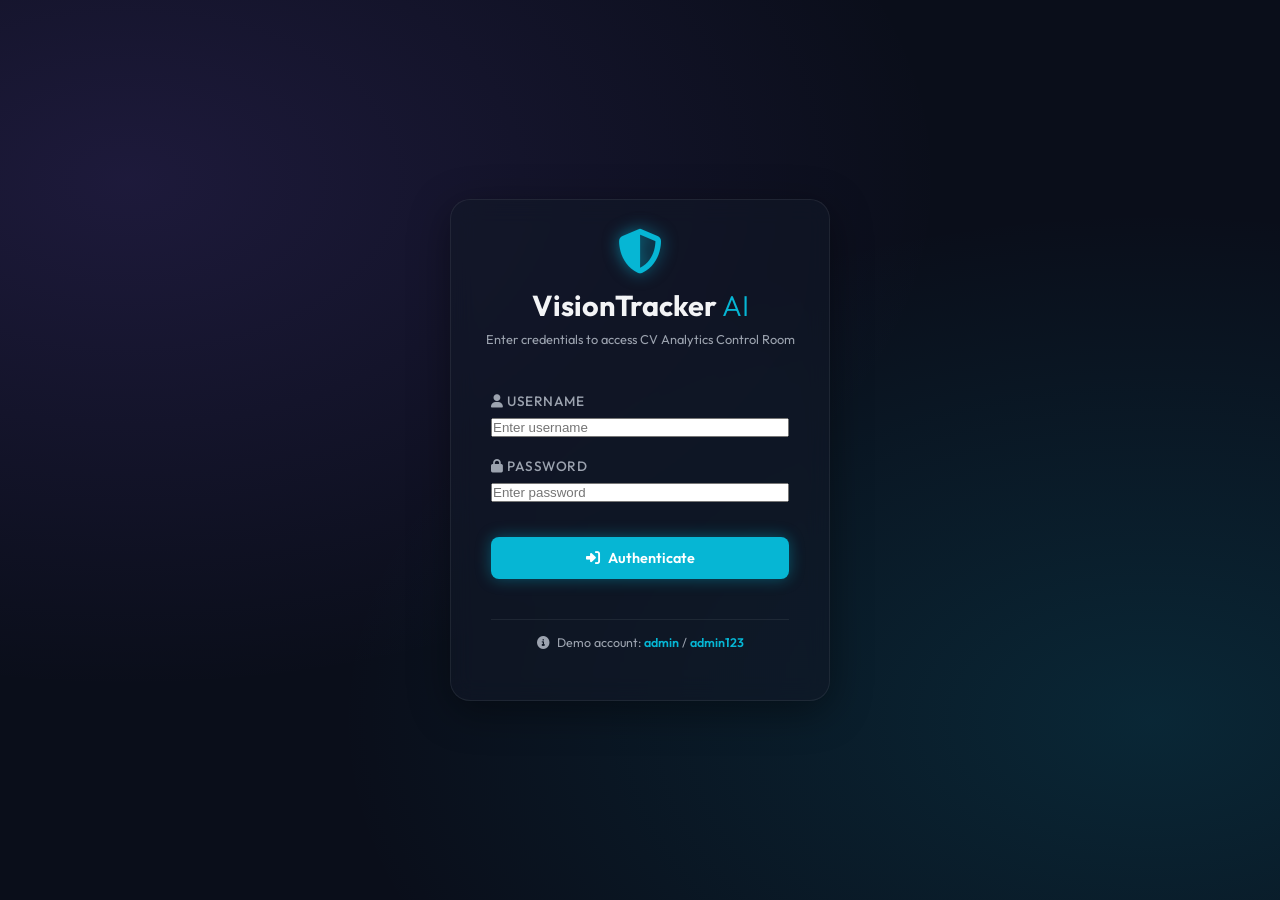
==== static/login.html @ 0189d9fa "Implement glassmorphic login redirection, static image analysis features, explicit BoT-SORT configur" ====
<!DOCTYPE html>
<html lang="en">
<head>
    <meta charset="UTF-8">
    <meta name="viewport" content="width=device-width, initial-scale=1.0">
    <title>VisionTracker AI - System Login</title>
    <!-- Google Fonts -->
    <link rel="preconnect" href="https://fonts.googleapis.com">
    <link rel="preconnect" href="https://fonts.gstatic.com" crossorigin>
    <link href="https://fonts.googleapis.com/css2?family=Outfit:wght@300;400;500;600;700&display=swap" rel="stylesheet">
    <!-- FontAwesome Icons -->
    <link rel="stylesheet" href="https://cdnjs.cloudflare.com/ajax/libs/font-awesome/6.4.0/css/all.min.css">
    <!-- Custom CSS (Login uses same styling framework) -->
    <link rel="stylesheet" href="styles.css">
</head>
<body class="login-body">
    <div class="login-wrapper">
        <div class="glass-card login-card">
            <div class="login-header">
                <i class="fa-solid fa-shield-halved icon-glow"></i>
                <h2>VisionTracker <span>AI</span></h2>
                <p>Enter credentials to access CV Analytics Control Room</p>
            </div>
            
            <form id="login-form" class="card-body">
                <div id="error-message" class="error-banner" style="display: none;">
                    <i class="fa-solid fa-circle-exclamation"></i> Invalid username or password.
                </div>

                <div class="form-group">
                    <label for="username"><i class="fa-solid fa-user"></i> Username</label>
                    <input type="text" id="username" placeholder="Enter username" required autocomplete="off">
                </div>

                <div class="form-group">
                    <label for="password"><i class="fa-solid fa-lock"></i> Password</label>
                    <input type="password" id="password" placeholder="Enter password" required autocomplete="off">
                </div>

                <button type="submit" class="btn btn-primary login-btn">
                    <i class="fa-solid fa-right-to-bracket"></i> Authenticate
                </button>

                <div class="login-hint">
                    <i class="fa-solid fa-circle-info"></i>
                    <span>Demo account: <strong class="highlight">admin</strong> / <strong class="highlight">admin123</strong></span>
                </div>
            </form>
        </div>
    </div>

    <script>
        // Redirect if already logged in
        if (localStorage.getItem('is_logged_in') === 'true') {
            window.location.href = 'index.html';
        }

        const loginForm = document.getElementById('login-form');
        const usernameInput = document.getElementById('username');
        const passwordInput = document.getElementById('password');
        const errorMessage = document.getElementById('error-message');

        loginForm.addEventListener('submit', (e) => {
            e.preventDefault();
            const username = usernameInput.value.trim();
            const password = passwordInput.value.trim();

            if (username === 'admin' && password === 'admin123') {
                localStorage.setItem('is_logged_in', 'true');
                localStorage.setItem('logged_user', username);
                window.location.href = 'index.html';
            } else {
                errorMessage.style.display = 'block';
                // Reset inputs
                passwordInput.value = '';
            }
        });
    </script>
</body>
</html>
---- static/styles.css ----
/* General CSS Variables */
:root {
    --bg-dark: #0a0e1a;
    --bg-card: rgba(17, 24, 39, 0.6);
    --bg-card-hover: rgba(31, 41, 55, 0.7);
    --border-color: rgba(255, 255, 255, 0.07);
    --color-primary: #3b82f6;
    --color-success: #10b981;
    --color-danger: #ef4444;
    --color-cyan: #06b6d4;
    --color-purple: #8b5cf6;
    --color-text: #f3f4f6;
    --color-text-muted: #9ca3af;
    --font-family: 'Outfit', sans-serif;
    --glow-cyan: 0 0 15px rgba(6, 182, 212, 0.4);
    --glow-green: 0 0 15px rgba(16, 185, 129, 0.4);
    --glow-purple: 0 0 15px rgba(139, 92, 246, 0.4);
}

/* Reset & Scrollbars */
* {
    margin: 0;
    padding: 0;
    box-sizing: border-box;
}

body {
    background-color: var(--bg-dark);
    background-image: 
        radial-gradient(at 10% 20%, rgba(139, 92, 246, 0.15) 0px, transparent 50%),
        radial-gradient(at 90% 80%, rgba(6, 182, 212, 0.15) 0px, transparent 50%);
    background-attachment: fixed;
    color: var(--color-text);
    font-family: var(--font-family);
    min-height: 100vh;
    overflow-x: hidden;
}

::-webkit-scrollbar {
    width: 6px;
    height: 6px;
}
::-webkit-scrollbar-track {
    background: rgba(0, 0, 0, 0.1);
}
::-webkit-scrollbar-thumb {
    background: rgba(255, 255, 255, 0.1);
    border-radius: 3px;
}
::-webkit-scrollbar-thumb:hover {
    background: rgba(255, 255, 255, 0.2);
}

/* Layout Containers */
.app-container {
    max-width: 1600px;
    margin: 0 auto;
    padding: 20px;
    display: flex;
    flex-direction: column;
    gap: 20px;
    min-height: 100vh;
}

/* Header Styling */
.glass-header {
    background: var(--bg-card);
    backdrop-filter: blur(12px);
    border: 1px solid var(--border-color);
    border-radius: 16px;
    padding: 15px 25px;
    display: flex;
    justify-content: space-between;
    align-items: center;
    box-shadow: 0 4px 30px rgba(0, 0, 0, 0.2);
}

.header-logo {
    display: flex;
    align-items: center;
    gap: 12px;
}

.header-logo i {
    font-size: 1.8rem;
    color: var(--color-cyan);
}

.icon-glow {
    filter: drop-shadow(0 0 8px rgba(6, 182, 212, 0.6));
    animation: pulse-glow 2s infinite alternate;
}

@keyframes pulse-glow {
    0% { filter: drop-shadow(0 0 4px rgba(6, 182, 212, 0.4)); }
    100% { filter: drop-shadow(0 0 12px rgba(6, 182, 212, 0.8)); }
}

.header-logo h1 {
    font-size: 1.6rem;
    font-weight: 700;
    letter-spacing: 0.5px;
}

.header-logo h1 span {
    color: var(--color-cyan);
    font-weight: 300;
}

.header-status {
    display: flex;
    align-items: center;
    gap: 10px;
    font-size: 0.9rem;
}

.status-label {
    color: var(--color-text-muted);
}

.status-badge {
    display: inline-flex;
    align-items: center;
    gap: 8px;
    padding: 6px 12px;
    border-radius: 30px;
    font-weight: 500;
    font-size: 0.85rem;
    border: 1px solid transparent;
}

.status-badge.connected {
    background: rgba(16, 185, 129, 0.1);
    color: var(--color-success);
    border-color: rgba(16, 185, 129, 0.2);
    box-shadow: 0 0 10px rgba(16, 185, 129, 0.1);
}

.status-badge.disconnected {
    background: rgba(239, 68, 68, 0.1);
    color: var(--color-danger);
    border-color: rgba(239, 68, 68, 0.2);
}

.status-dot {
    width: 8px;
    height: 8px;
    border-radius: 50%;
    background-color: currentColor;
}

.status-badge.connected .status-dot {
    animation: status-blink 1.5s infinite;
}

@keyframes status-blink {
    0% { opacity: 0.4; }
    50% { opacity: 1; }
    100% { opacity: 0.4; }
}

/* Grid Layout */
.dashboard-grid {
    display: grid;
    grid-template-columns: 320px 1fr 380px;
    gap: 20px;
    flex-grow: 1;
}

@media (max-width: 1200px) {
    .dashboard-grid {
        grid-template-columns: 300px 1fr;
    }
    .analytics-panel {
        grid-column: span 2;
    }
}

@media (max-width: 900px) {
    .dashboard-grid {
        grid-template-columns: 1fr;
    }
    .control-panel, .stream-panel, .analytics-panel {
        grid-column: span 1;
    }
}

/* Card Styling */
.glass-card {
    background: var(--bg-card);
    backdrop-filter: blur(12px);
    border: 1px solid var(--border-color);
    border-radius: 16px;
    display: flex;
    flex-direction: column;
    box-shadow: 0 8px 32px 0 rgba(0, 0, 0, 0.3);
    transition: border-color 0.3s ease;
}

.glass-card:hover {
    border-color: rgba(255, 255, 255, 0.12);
}

.card-header {
    padding: 20px 20px 15px;
    border-bottom: 1px solid var(--border-color);
    display: flex;
    align-items: center;
    gap: 12px;
}

.card-header i {
    font-size: 1.2rem;
}

.card-header h2 {
    font-size: 1.1rem;
    font-weight: 600;
    letter-spacing: 0.5px;
}

.card-body {
    padding: 20px;
    display: flex;
    flex-direction: column;
    gap: 20px;
    flex-grow: 1;
}

.text-cyan { color: var(--color-cyan); }
.text-green { color: var(--color-success); }
.text-purple { color: var(--color-purple); }

/* Form Fields & Controls */
.form-group {
    display: flex;
    flex-direction: column;
    gap: 8px;
}

.form-group label {
    font-size: 0.85rem;
    font-weight: 500;
    color: var(--color-text-muted);
    text-transform: uppercase;
    letter-spacing: 0.5px;
}

/* Custom Select Styling */
.select-wrapper {
    position: relative;
    width: 100%;
}

.select-wrapper select {
    width: 100%;
    padding: 10px 15px;
    background: rgba(0, 0, 0, 0.3);
    border: 1px solid var(--border-color);
    border-radius: 8px;
    color: var(--color-text);
    font-family: var(--font-family);
    font-size: 0.9rem;
    cursor: pointer;
    appearance: none;
    outline: none;
    transition: all 0.3s ease;
}

.select-wrapper select:focus {
    border-color: var(--color-cyan);
    box-shadow: var(--glow-cyan);
}

.select-arrow {
    position: absolute;
    right: 15px;
    top: 50%;
    transform: translateY(-50%);
    font-size: 0.8rem;
    color: var(--color-text-muted);
    pointer-events: none;
}

/* Slider Controls */
.slider-header {
    display: flex;
    justify-content: space-between;
    align-items: center;
}

.slider-header span {
    font-size: 0.9rem;
    font-weight: 600;
    color: var(--color-cyan);
}

input[type="range"] {
    -webkit-appearance: none;
    width: 100%;
    height: 6px;
    background: rgba(255, 255, 255, 0.1);
    border-radius: 3px;
    outline: none;
}

input[type="range"]::-webkit-slider-thumb {
    -webkit-appearance: none;
    width: 16px;
    height: 16px;
    border-radius: 50%;
    background: var(--color-cyan);
    cursor: pointer;
    box-shadow: var(--glow-cyan);
    transition: transform 0.1s ease;
}

input[type="range"]::-webkit-slider-thumb:hover {
    transform: scale(1.2);
}

/* Tracking Classes Checkbox Grid */
.class-grid {
    display: grid;
    grid-template-columns: repeat(2, 1fr);
    gap: 10px;
}

.class-checkbox {
    display: flex;
    align-items: center;
    gap: 8px;
    padding: 10px;
    background: rgba(255, 255, 255, 0.03);
    border: 1px solid var(--border-color);
    border-radius: 8px;
    cursor: pointer;
    font-size: 0.85rem;
    transition: all 0.3s ease;
    user-select: none;
}

.class-checkbox:hover {
    background: rgba(255, 255, 255, 0.06);
    border-color: rgba(255, 255, 255, 0.15);
}

.class-checkbox input[type="checkbox"] {
    display: none;
}

.checkbox-custom {
    position: relative;
    width: 16px;
    height: 16px;
    border: 1px solid var(--color-text-muted);
    border-radius: 4px;
    transition: all 0.2s ease;
}

.class-checkbox input[type="checkbox"]:checked + .checkbox-custom {
    background: var(--color-cyan);
    border-color: var(--color-cyan);
    box-shadow: 0 0 5px rgba(6, 182, 212, 0.5);
}

.class-checkbox input[type="checkbox"]:checked + .checkbox-custom::after {
    content: "\f00c";
    font-family: "Font Awesome 6 Free";
    font-weight: 900;
    font-size: 10px;
    color: #000;
    position: absolute;
    top: 50%;
    left: 50%;
    transform: translate(-50%, -50%);
}

.class-checkbox i {
    width: 16px;
    text-align: center;
    color: var(--color-text-muted);
    transition: color 0.2s ease;
}

.class-checkbox input[type="checkbox"]:checked ~ i {
    color: var(--color-cyan);
}

.class-checkbox input[type="checkbox"]:checked ~ span {
    font-weight: 500;
}

/* Tabs UI for Sources */
.input-tabs {
    display: flex;
    background: rgba(0, 0, 0, 0.3);
    padding: 4px;
    border-radius: 8px;
    border: 1px solid var(--border-color);
}

.tab-btn {
    flex: 1;
    background: transparent;
    border: none;
    color: var(--color-text-muted);
    padding: 8px;
    border-radius: 6px;
    font-family: var(--font-family);
    font-size: 0.85rem;
    font-weight: 500;
    cursor: pointer;
    display: flex;
    align-items: center;
    justify-content: center;
    gap: 6px;
    transition: all 0.3s ease;
}

.tab-btn.active {
    background: rgba(255, 255, 255, 0.08);
    color: var(--color-cyan);
    box-shadow: 0 2px 10px rgba(0,0,0,0.2);
}

/* Upload Area */
.file-upload-wrapper {
    position: relative;
}

.file-upload-wrapper input[type="file"] {
    display: none;
}

.upload-area {
    display: flex;
    flex-direction: column;
    align-items: center;
    justify-content: center;
    border: 2px dashed var(--border-color);
    border-radius: 12px;
    padding: 20px;
    cursor: pointer;
    text-align: center;
    gap: 8px;
    transition: all 0.3s ease;
}

.upload-area:hover {
    border-color: var(--color-cyan);
    background: rgba(6, 182, 212, 0.03);
}

.upload-area i {
    font-size: 1.8rem;
    color: var(--color-cyan);
    margin-bottom: 5px;
}

.upload-area span {
    font-size: 0.85rem;
    font-weight: 500;
}

.upload-area .file-name {
    font-size: 0.75rem;
    color: var(--color-text-muted);
    white-space: nowrap;
    overflow: hidden;
    text-overflow: ellipsis;
    max-width: 200px;
}

/* Center Live Stream & Buttons */
.stream-container {
    justify-content: space-between;
}

.video-wrapper {
    flex-grow: 1;
    position: relative;
    background: #000;
    border-radius: 12px;
    border: 1px solid var(--border-color);
    aspect-ratio: 16/9;
    overflow: hidden;
    display: flex;
    align-items: center;
    justify-content: center;
    box-shadow: inset 0 0 20px rgba(0,0,0,0.8);
}

.stream-image {
    width: 100%;
    height: 100%;
    object-fit: contain;
    display: none;
}

.stream-placeholder {
    display: flex;
    flex-direction: column;
    align-items: center;
    justify-content: center;
    gap: 15px;
    color: var(--color-text-muted);
}

.play-placeholder-icon {
    font-size: 4rem;
    color: rgba(255, 255, 255, 0.15);
    transition: color 0.3s ease;
}

.video-wrapper:hover .play-placeholder-icon {
    color: var(--color-cyan);
    filter: drop-shadow(0 0 10px rgba(6, 182, 212, 0.4));
}

.stream-controls {
    display: flex;
    gap: 12px;
    margin-top: 15px;
}

.btn {
    flex: 1;
    padding: 12px 20px;
    border-radius: 8px;
    border: none;
    font-family: var(--font-family);
    font-size: 0.9rem;
    font-weight: 600;
    cursor: pointer;
    display: flex;
    align-items: center;
    justify-content: center;
    gap: 8px;
    transition: all 0.3s ease;
}

.btn-primary {
    background: var(--color-success);
    color: #fff;
    box-shadow: var(--glow-green);
}

.btn-primary:hover:not(:disabled) {
    background: #0d9488;
    transform: translateY(-2px);
}

.btn-secondary {
    background: rgba(255, 255, 255, 0.08);
    color: var(--color-text);
    border: 1px solid var(--border-color);
}

.btn-secondary:hover:not(:disabled) {
    background: rgba(255, 255, 255, 0.15);
    transform: translateY(-2px);
}

.btn-danger {
    background: rgba(239, 68, 68, 0.1);
    color: var(--color-danger);
    border: 1px solid rgba(239, 68, 68, 0.2);
}

.btn-danger:hover:not(:disabled) {
    background: var(--color-danger);
    color: #fff;
    box-shadow: 0 0 15px rgba(239, 68, 68, 0.4);
    transform: translateY(-2px);
}

.btn:disabled {
    opacity: 0.4;
    cursor: not-allowed;
    transform: none !important;
    box-shadow: none !important;
}

/* Right Analytics Panel styling */
.stats-row {
    display: grid;
    grid-template-columns: repeat(3, 1fr);
    gap: 12px;
}

.glass-subcard {
    background: rgba(255, 255, 255, 0.02);
    border: 1px solid var(--border-color);
    border-radius: 12px;
    padding: 15px;
    display: flex;
    flex-direction: column;
    align-items: center;
    text-align: center;
    gap: 5px;
}

.stat-title {
    font-size: 0.75rem;
    color: var(--color-text-muted);
    text-transform: uppercase;
    letter-spacing: 0.5px;
}

.stat-value {
    font-size: 1.4rem;
    font-weight: 700;
}

.stat-value.text-cyan {
    text-shadow: 0 0 10px rgba(6, 182, 212, 0.2);
}

.stat-value.text-green {
    text-shadow: 0 0 10px rgba(16, 185, 129, 0.2);
}

.stat-value.text-purple {
    text-shadow: 0 0 10px rgba(139, 92, 246, 0.2);
}

.chart-container {
    position: relative;
    width: 100%;
    height: 180px;
    background: rgba(0, 0, 0, 0.2);
    border-radius: 12px;
    border: 1px solid var(--border-color);
    padding: 10px;
}

/* Event log */
.event-log-container {
    display: flex;
    flex-direction: column;
    gap: 10px;
    flex-grow: 1;
}

.log-header {
    display: flex;
    align-items: center;
    gap: 8px;
    color: var(--color-text-muted);
    font-size: 0.85rem;
    border-bottom: 1px solid var(--border-color);
    padding-bottom: 8px;
}

.log-header h3 {
    font-size: 0.85rem;
    text-transform: uppercase;
    letter-spacing: 0.5px;
    font-weight: 600;
}

.event-log-list {
    list-style: none;
    background: rgba(0, 0, 0, 0.2);
    border: 1px solid var(--border-color);
    border-radius: 8px;
    padding: 8px;
    height: 160px;
    overflow-y: auto;
    display: flex;
    flex-direction: column;
    gap: 6px;
}

.event-log-list li {
    font-size: 0.8rem;
    padding: 6px 10px;
    border-radius: 4px;
    background: rgba(255, 255, 255, 0.02);
    border-left: 3px solid var(--color-primary);
    animation: slide-in 0.3s ease;
}

@keyframes slide-in {
    from { transform: translateX(10px); opacity: 0; }
    to { transform: translateX(0); opacity: 1; }
}

.event-log-list li.empty-log {
    border: none;
    color: var(--color-text-muted);
    text-align: center;
    padding: 40px 10px;
}

.event-log-list li span.timestamp {
    color: var(--color-text-muted);
    margin-right: 8px;
    font-family: monospace;
}

.event-log-list li span.highlight {
    font-weight: 600;
    color: var(--color-cyan);
}

.event-log-list li.cross-in {
    border-left-color: var(--color-success);
    background: rgba(16, 185, 129, 0.05);
}

.event-log-list li.cross-out {
    border-left-color: var(--color-danger);
    background: rgba(239, 68, 68, 0.05);
}

/* System Monitor Styles */
.system-monitor {
    margin-top: 15px;
    border-top: 1px solid var(--border-color);
    padding-top: 15px;
}

.system-stat {
    display: flex;
    flex-direction: column;
    gap: 5px;
    margin-bottom: 8px;
}

.stat-lbl {
    display: flex;
    justify-content: space-between;
    font-size: 0.75rem;
    font-weight: 500;
    color: var(--color-text-muted);
}

.progress-bar-container {
    width: 100%;
    height: 6px;
    background: rgba(255, 255, 255, 0.05);
    border-radius: 3px;
    overflow: hidden;
}

.progress-bar {
    height: 100%;
    width: 0%;
    background: var(--color-cyan);
    box-shadow: var(--glow-cyan);
    border-radius: 3px;
    transition: width 0.5s ease, background-color 0.5s ease;
}

.progress-bar.warning {
    background: #f59e0b;
    box-shadow: 0 0 10px rgba(245, 158, 11, 0.4);
}

.progress-bar.danger {
    background: var(--color-danger);
    box-shadow: 0 0 10px rgba(239, 68, 68, 0.4);
}

/* Login Page Specific Styles */
.login-body {
    display: flex;
    align-items: center;
    justify-content: center;
    min-height: 100vh;
    background-color: var(--bg-dark);
}

.login-wrapper {
    width: 100%;
    max-width: 420px;
    padding: 20px;
}

.login-card {
    border-radius: 20px;
    background: var(--bg-card);
    border: 1px solid var(--border-color);
    box-shadow: 0 10px 40px rgba(0, 0, 0, 0.4);
    padding: 30px 20px;
}

.login-header {
    text-align: center;
    margin-bottom: 25px;
    display: flex;
    flex-direction: column;
    align-items: center;
    gap: 8px;
}

.login-header i {
    font-size: 2.8rem;
    color: var(--color-cyan);
    margin-bottom: 5px;
}

.login-header h2 {
    font-size: 1.8rem;
    font-weight: 700;
}

.login-header h2 span {
    color: var(--color-cyan);
    font-weight: 300;
}

.login-header p {
    font-size: 0.8rem;
    color: var(--color-text-muted);
}

.error-banner {
    background: rgba(239, 68, 68, 0.1);
    color: var(--color-danger);
    border: 1px solid rgba(239, 68, 68, 0.2);
    border-radius: 8px;
    padding: 10px 15px;
    font-size: 0.85rem;
    display: flex;
    align-items: center;
    gap: 10px;
    margin-bottom: 15px;
}

.login-btn {
    width: 100%;
    padding: 12px;
    margin-top: 15px;
    background: var(--color-cyan);
    box-shadow: var(--glow-cyan);
}

.login-btn:hover {
    background: #0891b2;
}

.login-hint {
    display: flex;
    align-items: center;
    justify-content: center;
    gap: 8px;
    margin-top: 20px;
    font-size: 0.78rem;
    color: var(--color-text-muted);
    border-top: 1px solid var(--border-color);
    padding-top: 15px;
}

.highlight {
    color: var(--color-cyan);
    font-weight: 600;
}

.user-badge i {
    color: var(--color-cyan);
}
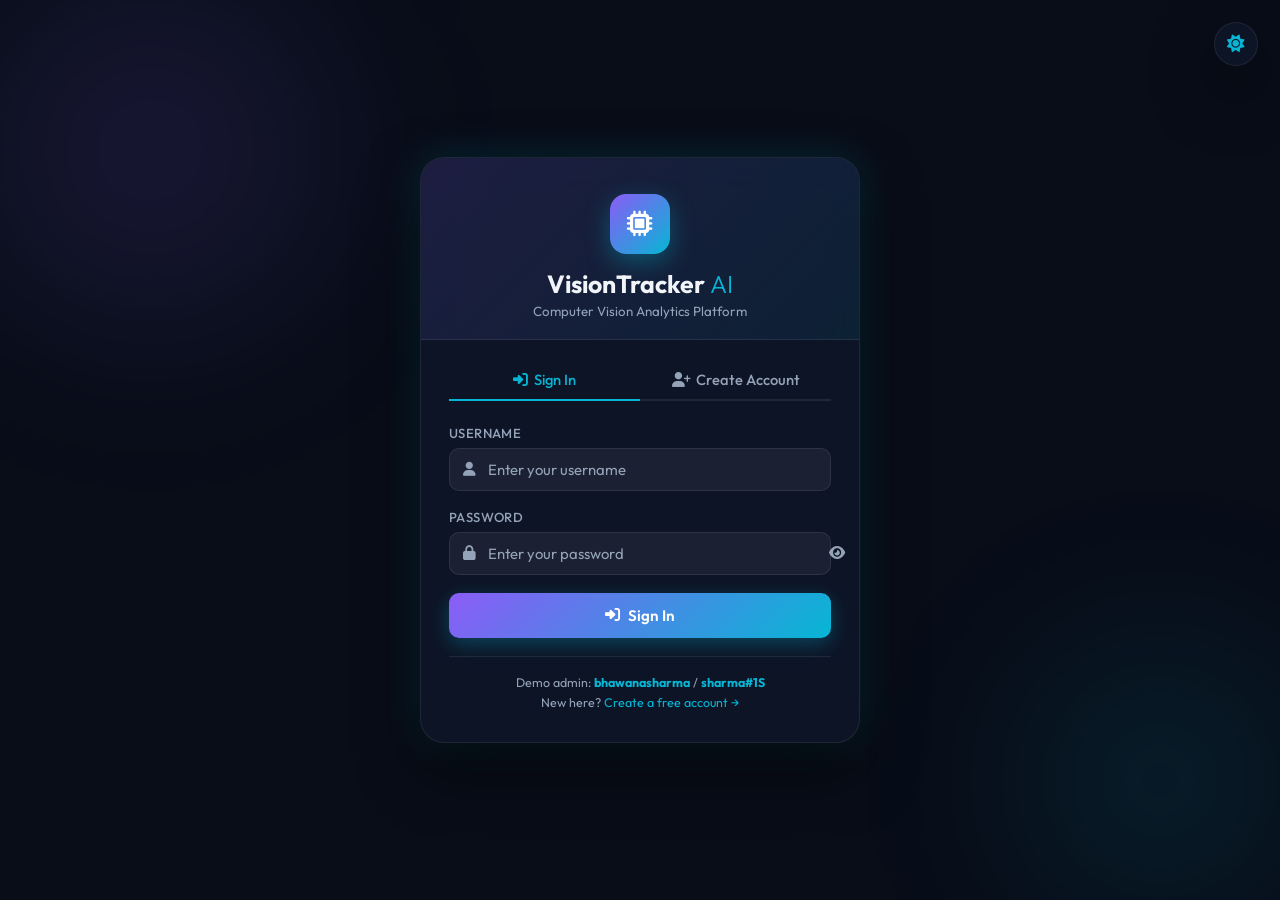
==== commit 0271de73: "feat: full auth system (signup/login/logout), dark/light theme toggle, multi-user upload isolation, " ====
--- a/static/login.html
+++ b/static/login.html
@@ -1,80 +1,532 @@
 <!DOCTYPE html>
-<html lang="en">
+<html lang="en" data-theme="dark">
 <head>
-    <meta charset="UTF-8">
-    <meta name="viewport" content="width=device-width, initial-scale=1.0">
-    <title>VisionTracker AI - System Login</title>
-    <!-- Google Fonts -->
-    <link rel="preconnect" href="https://fonts.googleapis.com">
-    <link rel="preconnect" href="https://fonts.gstatic.com" crossorigin>
-    <link href="https://fonts.googleapis.com/css2?family=Outfit:wght@300;400;500;600;700&display=swap" rel="stylesheet">
-    <!-- FontAwesome Icons -->
-    <link rel="stylesheet" href="https://cdnjs.cloudflare.com/ajax/libs/font-awesome/6.4.0/css/all.min.css">
-    <!-- Custom CSS (Login uses same styling framework) -->
-    <link rel="stylesheet" href="styles.css">
+<meta charset="UTF-8">
+<meta name="viewport" content="width=device-width, initial-scale=1.0">
+<title>VisionTracker AI – Login</title>
+<link rel="preconnect" href="https://fonts.googleapis.com">
+<link href="https://fonts.googleapis.com/css2?family=Outfit:wght@300;400;500;600;700;800&display=swap" rel="stylesheet">
+<link rel="stylesheet" href="https://cdnjs.cloudflare.com/ajax/libs/font-awesome/6.4.0/css/all.min.css">
+<style>
+/* ── Theme Variables ────────────────────────── */
+:root {
+    --font: 'Outfit', sans-serif;
+    --accent: #06b6d4;
+    --accent2: #8b5cf6;
+    --green: #10b981;
+    --danger: #ef4444;
+    --radius: 16px;
+    --transition: 0.3s ease;
+}
+[data-theme="dark"] {
+    --bg:       #080d18;
+    --bg2:      rgba(15, 23, 42, 0.85);
+    --border:   rgba(255,255,255,0.08);
+    --text:     #f1f5f9;
+    --muted:    #94a3b8;
+    --input-bg: rgba(255,255,255,0.06);
+    --card-shadow: 0 25px 60px rgba(0,0,0,0.6);
+    --glow: 0 0 40px rgba(6,182,212,0.2);
+}
+[data-theme="light"] {
+    --bg:       #f0f4f8;
+    --bg2:      rgba(255,255,255,0.88);
+    --border:   rgba(0,0,0,0.09);
+    --text:     #0f172a;
+    --muted:    #64748b;
+    --input-bg: rgba(0,0,0,0.04);
+    --card-shadow: 0 25px 60px rgba(100,116,139,0.18);
+    --glow: 0 0 40px rgba(6,182,212,0.12);
+}
+
+/* ── Reset ───────────────────────────────────── */
+*, *::before, *::after { box-sizing: border-box; margin: 0; padding: 0; }
+
+body {
+    font-family: var(--font);
+    background: var(--bg);
+    color: var(--text);
+    min-height: 100vh;
+    display: flex;
+    align-items: center;
+    justify-content: center;
+    padding: 20px;
+    transition: background var(--transition), color var(--transition);
+    position: relative;
+    overflow: hidden;
+}
+
+/* ── Animated Background ─────────────────────── */
+body::before, body::after {
+    content: '';
+    position: fixed;
+    border-radius: 50%;
+    filter: blur(80px);
+    z-index: 0;
+    pointer-events: none;
+}
+body::before {
+    width: 500px; height: 500px;
+    background: radial-gradient(circle, rgba(139,92,246,0.18), transparent 70%);
+    top: -100px; left: -100px;
+    animation: drift1 12s ease-in-out infinite alternate;
+}
+body::after {
+    width: 400px; height: 400px;
+    background: radial-gradient(circle, rgba(6,182,212,0.15), transparent 70%);
+    bottom: -80px; right: -80px;
+    animation: drift2 10s ease-in-out infinite alternate;
+}
+@keyframes drift1 { to { transform: translate(80px, 60px); } }
+@keyframes drift2 { to { transform: translate(-60px, -40px); } }
+
+/* ── Theme Toggle ─────────────────────────────── */
+#theme-toggle {
+    position: fixed;
+    top: 22px; right: 22px;
+    z-index: 100;
+    background: var(--bg2);
+    border: 1px solid var(--border);
+    color: var(--accent);
+    width: 44px; height: 44px;
+    border-radius: 50%;
+    display: flex; align-items: center; justify-content: center;
+    cursor: pointer;
+    font-size: 1.1rem;
+    backdrop-filter: blur(12px);
+    transition: all var(--transition);
+    box-shadow: var(--card-shadow);
+}
+#theme-toggle:hover { transform: rotate(30deg) scale(1.1); }
+
+/* ── Card ─────────────────────────────────────── */
+.auth-card {
+    position: relative;
+    z-index: 10;
+    width: 100%;
+    max-width: 440px;
+    background: var(--bg2);
+    border: 1px solid var(--border);
+    border-radius: 24px;
+    backdrop-filter: blur(20px);
+    box-shadow: var(--card-shadow), var(--glow);
+    overflow: hidden;
+    animation: slideUp 0.5s cubic-bezier(0.16, 1, 0.3, 1);
+}
+@keyframes slideUp { from { opacity: 0; transform: translateY(30px); } to { opacity: 1; transform: translateY(0); } }
+
+/* ── Card Header Logo ────────────────────────── */
+.auth-header {
+    text-align: center;
+    padding: 36px 32px 20px;
+    background: linear-gradient(135deg, rgba(139,92,246,0.12), rgba(6,182,212,0.08));
+    border-bottom: 1px solid var(--border);
+}
+.auth-logo {
+    width: 60px; height: 60px;
+    background: linear-gradient(135deg, var(--accent2), var(--accent));
+    border-radius: 16px;
+    display: flex; align-items: center; justify-content: center;
+    margin: 0 auto 14px;
+    font-size: 1.6rem; color: white;
+    box-shadow: 0 8px 24px rgba(6,182,212,0.35);
+}
+.auth-header h1 { font-size: 1.55rem; font-weight: 700; }
+.auth-header h1 span { color: var(--accent); font-weight: 300; }
+.auth-header p { color: var(--muted); font-size: 0.83rem; margin-top: 4px; }
+
+/* ── Tab Switcher ────────────────────────────── */
+.auth-tabs {
+    display: flex;
+    gap: 0;
+    padding: 20px 28px 0;
+}
+.auth-tab {
+    flex: 1;
+    background: none;
+    border: none;
+    border-bottom: 2px solid var(--border);
+    color: var(--muted);
+    font-family: var(--font);
+    font-size: 0.92rem;
+    font-weight: 500;
+    padding: 10px;
+    cursor: pointer;
+    transition: all var(--transition);
+}
+.auth-tab.active {
+    color: var(--accent);
+    border-bottom-color: var(--accent);
+}
+.auth-tab:hover:not(.active) { color: var(--text); }
+
+/* ── Form Panels ─────────────────────────────── */
+.auth-body { padding: 24px 28px 30px; }
+.auth-panel { display: none; }
+.auth-panel.active { display: block; animation: fadeIn 0.25s ease; }
+@keyframes fadeIn { from { opacity: 0; transform: translateX(8px); } to { opacity: 1; transform: translateX(0); } }
+
+.form-group { margin-bottom: 18px; }
+.form-group label {
+    display: block;
+    font-size: 0.82rem;
+    font-weight: 500;
+    color: var(--muted);
+    margin-bottom: 7px;
+    letter-spacing: 0.03em;
+    text-transform: uppercase;
+}
+.input-wrap {
+    position: relative;
+}
+.input-wrap i {
+    position: absolute;
+    left: 14px; top: 50%;
+    transform: translateY(-50%);
+    color: var(--muted);
+    font-size: 0.9rem;
+    pointer-events: none;
+}
+.input-wrap input {
+    width: 100%;
+    background: var(--input-bg);
+    border: 1px solid var(--border);
+    border-radius: 10px;
+    color: var(--text);
+    font-family: var(--font);
+    font-size: 0.93rem;
+    padding: 11px 14px 11px 38px;
+    outline: none;
+    transition: border-color var(--transition), box-shadow var(--transition);
+}
+.input-wrap input:focus {
+    border-color: var(--accent);
+    box-shadow: 0 0 0 3px rgba(6,182,212,0.15);
+}
+.input-wrap input::placeholder { color: var(--muted); }
+
+/* Password toggle */
+.input-wrap .eye-btn {
+    position: absolute;
+    right: 12px; top: 50%;
+    transform: translateY(-50%);
+    background: none; border: none;
+    color: var(--muted); cursor: pointer;
+    font-size: 0.9rem;
+    padding: 2px;
+    transition: color var(--transition);
+}
+.input-wrap .eye-btn:hover { color: var(--accent); }
+
+/* ── Alert / Error Banner ────────────────────── */
+.alert {
+    border-radius: 10px;
+    padding: 11px 14px;
+    font-size: 0.84rem;
+    display: flex; align-items: center; gap: 9px;
+    margin-bottom: 16px;
+    display: none;
+}
+.alert.error  { background: rgba(239,68,68,0.1);  border: 1px solid rgba(239,68,68,0.25);  color: #fca5a5; }
+.alert.success{ background: rgba(16,185,129,0.1); border: 1px solid rgba(16,185,129,0.25); color: #6ee7b7; }
+
+/* ── Submit Button ───────────────────────────── */
+.btn-submit {
+    width: 100%;
+    background: linear-gradient(135deg, var(--accent2), var(--accent));
+    border: none;
+    border-radius: 10px;
+    color: white;
+    font-family: var(--font);
+    font-size: 0.95rem;
+    font-weight: 600;
+    padding: 13px;
+    cursor: pointer;
+    transition: all var(--transition);
+    margin-top: 6px;
+    display: flex; align-items: center; justify-content: center; gap: 8px;
+    box-shadow: 0 6px 20px rgba(6,182,212,0.3);
+}
+.btn-submit:hover { transform: translateY(-1px); box-shadow: 0 10px 28px rgba(6,182,212,0.45); }
+.btn-submit:active { transform: translateY(0); }
+.btn-submit:disabled { opacity: 0.6; cursor: not-allowed; transform: none; }
+
+/* ── Hint ────────────────────────────────────── */
+.hint {
+    text-align: center;
+    font-size: 0.78rem;
+    color: var(--muted);
+    margin-top: 18px;
+    padding-top: 16px;
+    border-top: 1px solid var(--border);
+    line-height: 1.6;
+}
+.hint strong { color: var(--accent); }
+
+/* ── Spinner ─────────────────────────────────── */
+.spinner { display: none; width: 18px; height: 18px; }
+.spinner svg { animation: spin 0.8s linear infinite; }
+@keyframes spin { to { transform: rotate(360deg); } }
+</style>
 </head>
-<body class="login-body">
-    <div class="login-wrapper">
-        <div class="glass-card login-card">
-            <div class="login-header">
-                <i class="fa-solid fa-shield-halved icon-glow"></i>
-                <h2>VisionTracker <span>AI</span></h2>
-                <p>Enter credentials to access CV Analytics Control Room</p>
+<body>
+
+<!-- Theme toggle -->
+<button id="theme-toggle" title="Toggle Theme">
+    <i class="fa-solid fa-moon" id="theme-icon"></i>
+</button>
+
+<div class="auth-card">
+    <!-- Header -->
+    <div class="auth-header">
+        <div class="auth-logo"><i class="fa-solid fa-microchip"></i></div>
+        <h1>VisionTracker <span>AI</span></h1>
+        <p>Computer Vision Analytics Platform</p>
+    </div>
+
+    <!-- Tabs -->
+    <div class="auth-tabs">
+        <button class="auth-tab active" id="tab-signin" onclick="switchTab('signin')">
+            <i class="fa-solid fa-right-to-bracket"></i>&nbsp; Sign In
+        </button>
+        <button class="auth-tab" id="tab-signup" onclick="switchTab('signup')">
+            <i class="fa-solid fa-user-plus"></i>&nbsp; Create Account
+        </button>
+    </div>
+
+    <div class="auth-body">
+
+        <!-- ── SIGN IN PANEL ── -->
+        <div class="auth-panel active" id="panel-signin">
+            <div class="alert error" id="signin-error"><i class="fa-solid fa-circle-exclamation"></i><span id="signin-error-msg">Invalid credentials.</span></div>
+            <div class="alert success" id="signin-success"><i class="fa-solid fa-check-circle"></i><span id="signin-success-msg">Logging in...</span></div>
+
+            <form id="signin-form" autocomplete="off">
+                <div class="form-group">
+                    <label>Username</label>
+                    <div class="input-wrap">
+                        <i class="fa-solid fa-user"></i>
+                        <input type="text" id="signin-username" placeholder="Enter your username" required>
+                    </div>
+                </div>
+                <div class="form-group">
+                    <label>Password</label>
+                    <div class="input-wrap">
+                        <i class="fa-solid fa-lock"></i>
+                        <input type="password" id="signin-password" placeholder="Enter your password" required>
+                        <button type="button" class="eye-btn" onclick="togglePw('signin-password',this)"><i class="fa-solid fa-eye"></i></button>
+                    </div>
+                </div>
+                <button type="submit" class="btn-submit" id="signin-btn">
+                    <span class="spinner" id="signin-spinner">
+                        <svg viewBox="0 0 24 24" fill="none" stroke="white" stroke-width="2.5">
+                            <circle cx="12" cy="12" r="10" stroke-opacity="0.3"/>
+                            <path d="M12 2a10 10 0 0 1 10 10"/>
+                        </svg>
+                    </span>
+                    <i class="fa-solid fa-right-to-bracket" id="signin-icon"></i>
+                    <span id="signin-label">Sign In</span>
+                </button>
+            </form>
+
+            <div class="hint">
+                Demo admin: <strong>bhawanasharma</strong> / <strong>sharma#1S</strong><br>
+                New here? <a href="#" style="color:var(--accent); text-decoration:none;" onclick="switchTab('signup')">Create a free account →</a>
             </div>
-            
-            <form id="login-form" class="card-body">
-                <div id="error-message" class="error-banner" style="display: none;">
-                    <i class="fa-solid fa-circle-exclamation"></i> Invalid username or password.
+        </div>
+
+        <!-- ── SIGN UP PANEL ── -->
+        <div class="auth-panel" id="panel-signup">
+            <div class="alert error" id="signup-error"><i class="fa-solid fa-circle-exclamation"></i><span id="signup-error-msg">An error occurred.</span></div>
+            <div class="alert success" id="signup-success"><i class="fa-solid fa-check-circle"></i><span>Account created! Redirecting...</span></div>
+
+            <form id="signup-form" autocomplete="off">
+                <div class="form-group">
+                    <label>Display Name</label>
+                    <div class="input-wrap">
+                        <i class="fa-solid fa-id-card"></i>
+                        <input type="text" id="signup-displayname" placeholder="Your full name (optional)">
+                    </div>
                 </div>
-
                 <div class="form-group">
-                    <label for="username"><i class="fa-solid fa-user"></i> Username</label>
-                    <input type="text" id="username" placeholder="Enter username" required autocomplete="off">
+                    <label>Username <span style="color:var(--danger)">*</span></label>
+                    <div class="input-wrap">
+                        <i class="fa-solid fa-user"></i>
+                        <input type="text" id="signup-username" placeholder="Choose a username (min 3 chars)" required>
+                    </div>
                 </div>
-
                 <div class="form-group">
-                    <label for="password"><i class="fa-solid fa-lock"></i> Password</label>
-                    <input type="password" id="password" placeholder="Enter password" required autocomplete="off">
+                    <label>Password <span style="color:var(--danger)">*</span></label>
+                    <div class="input-wrap">
+                        <i class="fa-solid fa-lock"></i>
+                        <input type="password" id="signup-password" placeholder="Create a password (min 6 chars)" required>
+                        <button type="button" class="eye-btn" onclick="togglePw('signup-password',this)"><i class="fa-solid fa-eye"></i></button>
+                    </div>
                 </div>
-
-                <button type="submit" class="btn btn-primary login-btn">
-                    <i class="fa-solid fa-right-to-bracket"></i> Authenticate
+                <div class="form-group">
+                    <label>Confirm Password <span style="color:var(--danger)">*</span></label>
+                    <div class="input-wrap">
+                        <i class="fa-solid fa-lock"></i>
+                        <input type="password" id="signup-confirm" placeholder="Repeat your password" required>
+                        <button type="button" class="eye-btn" onclick="togglePw('signup-confirm',this)"><i class="fa-solid fa-eye"></i></button>
+                    </div>
+                </div>
+                <button type="submit" class="btn-submit" id="signup-btn">
+                    <span class="spinner" id="signup-spinner">
+                        <svg viewBox="0 0 24 24" fill="none" stroke="white" stroke-width="2.5">
+                            <circle cx="12" cy="12" r="10" stroke-opacity="0.3"/>
+                            <path d="M12 2a10 10 0 0 1 10 10"/>
+                        </svg>
+                    </span>
+                    <i class="fa-solid fa-user-plus" id="signup-icon"></i>
+                    <span>Create Account</span>
                 </button>
-
-                <div class="login-hint">
-                    <i class="fa-solid fa-circle-info"></i>
-                    <span>Demo account: <strong class="highlight">admin</strong> / <strong class="highlight">admin123</strong></span>
-                </div>
             </form>
+
+            <div class="hint">
+                Already have an account? <a href="#" style="color:var(--accent); text-decoration:none;" onclick="switchTab('signin')">Sign In →</a>
+            </div>
         </div>
-    </div>
-
-    <script>
-        // Redirect if already logged in
-        if (localStorage.getItem('is_logged_in') === 'true') {
-            window.location.href = 'index.html';
+
+    </div><!-- .auth-body -->
+</div><!-- .auth-card -->
+
+<script>
+// ── Theme ────────────────────────────────────────
+const html = document.documentElement;
+const themeToggle = document.getElementById('theme-toggle');
+const themeIcon   = document.getElementById('theme-icon');
+
+let currentTheme = localStorage.getItem('vt_theme') || 'dark';
+applyTheme(currentTheme);
+
+function applyTheme(t) {
+    currentTheme = t;
+    html.dataset.theme = t;
+    themeIcon.className = t === 'dark' ? 'fa-solid fa-sun' : 'fa-solid fa-moon';
+    localStorage.setItem('vt_theme', t);
+}
+themeToggle.addEventListener('click', () => applyTheme(currentTheme === 'dark' ? 'light' : 'dark'));
+
+// If already logged in, redirect
+if (localStorage.getItem('vt_token')) {
+    window.location.href = 'index.html';
+}
+
+// ── Tab Switcher ─────────────────────────────────
+function switchTab(tab) {
+    document.getElementById('panel-signin').classList.toggle('active', tab === 'signin');
+    document.getElementById('panel-signup').classList.toggle('active', tab === 'signup');
+    document.getElementById('tab-signin').classList.toggle('active', tab === 'signin');
+    document.getElementById('tab-signup').classList.toggle('active', tab === 'signup');
+}
+
+// ── Password Toggle ──────────────────────────────
+function togglePw(id, btn) {
+    const input = document.getElementById(id);
+    const isText = input.type === 'text';
+    input.type = isText ? 'password' : 'text';
+    btn.querySelector('i').className = isText ? 'fa-solid fa-eye' : 'fa-solid fa-eye-slash';
+}
+
+// ── Show / Hide Alerts ───────────────────────────
+function showAlert(id, msgId, msg, type) {
+    const el = document.getElementById(id);
+    if (msgId) document.getElementById(msgId).textContent = msg;
+    el.className = `alert ${type}`;
+    el.style.display = 'flex';
+    if (type === 'success') setTimeout(() => el.style.display = 'none', 5000);
+}
+function hideAlerts(prefix) {
+    ['error','success'].forEach(t => { const el = document.getElementById(`${prefix}-${t}`); if(el) el.style.display='none'; });
+}
+
+// ── Loading state ────────────────────────────────
+function setLoading(prefix, loading) {
+    document.getElementById(`${prefix}-spinner`).style.display = loading ? 'inline-block' : 'none';
+    document.getElementById(`${prefix}-icon`).style.display    = loading ? 'none' : 'inline-block';
+    document.getElementById(`${prefix}-btn`).disabled = loading;
+}
+
+// ── Persist Auth ─────────────────────────────────
+function storeAuth(data) {
+    localStorage.setItem('vt_token',    data.token);
+    localStorage.setItem('vt_username', data.username);
+    localStorage.setItem('vt_display',  data.display_name);
+    localStorage.setItem('vt_role',     data.role);
+}
+
+// ── Sign In ──────────────────────────────────────
+document.getElementById('signin-form').addEventListener('submit', async (e) => {
+    e.preventDefault();
+    hideAlerts('signin');
+    setLoading('signin', true);
+    const username = document.getElementById('signin-username').value.trim();
+    const password = document.getElementById('signin-password').value;
+    try {
+        const res = await fetch('/api/login', {
+            method: 'POST',
+            headers: { 'Content-Type': 'application/json' },
+            body: JSON.stringify({ username, password })
+        });
+        const data = await res.json();
+        if (!res.ok) {
+            showAlert('signin-error', 'signin-error-msg', data.detail || 'Invalid credentials.', 'error');
+        } else {
+            storeAuth(data);
+            showAlert('signin-success', 'signin-success-msg', `Welcome back, ${data.display_name}!`, 'success');
+            setTimeout(() => window.location.href = 'index.html', 800);
         }
-
-        const loginForm = document.getElementById('login-form');
-        const usernameInput = document.getElementById('username');
-        const passwordInput = document.getElementById('password');
-        const errorMessage = document.getElementById('error-message');
-
-        loginForm.addEventListener('submit', (e) => {
-            e.preventDefault();
-            const username = usernameInput.value.trim();
-            const password = passwordInput.value.trim();
-
-            if (username === 'admin' && password === 'admin123') {
-                localStorage.setItem('is_logged_in', 'true');
-                localStorage.setItem('logged_user', username);
-                window.location.href = 'index.html';
-            } else {
-                errorMessage.style.display = 'block';
-                // Reset inputs
-                passwordInput.value = '';
-            }
+    } catch (err) {
+        showAlert('signin-error', 'signin-error-msg', 'Network error. Is the server running?', 'error');
+    } finally {
+        setLoading('signin', false);
+    }
+});
+
+// ── Sign Up ──────────────────────────────────────
+document.getElementById('signup-form').addEventListener('submit', async (e) => {
+    e.preventDefault();
+    hideAlerts('signup');
+    const username     = document.getElementById('signup-username').value.trim();
+    const password     = document.getElementById('signup-password').value;
+    const confirm      = document.getElementById('signup-confirm').value;
+    const display_name = document.getElementById('signup-displayname').value.trim();
+
+    if (password !== confirm) {
+        showAlert('signup-error', 'signup-error-msg', 'Passwords do not match.', 'error');
+        return;
+    }
+    if (username.length < 3) {
+        showAlert('signup-error', 'signup-error-msg', 'Username must be at least 3 characters.', 'error');
+        return;
+    }
+    if (password.length < 6) {
+        showAlert('signup-error', 'signup-error-msg', 'Password must be at least 6 characters.', 'error');
+        return;
+    }
+
+    setLoading('signup', true);
+    try {
+        const res = await fetch('/api/signup', {
+            method: 'POST',
+            headers: { 'Content-Type': 'application/json' },
+            body: JSON.stringify({ username, password, display_name: display_name || username })
         });
-    </script>
+        const data = await res.json();
+        if (!res.ok) {
+            showAlert('signup-error', 'signup-error-msg', data.detail || 'Signup failed.', 'error');
+        } else {
+            storeAuth(data);
+            document.getElementById('signup-success').style.display = 'flex';
+            setTimeout(() => window.location.href = 'index.html', 900);
+        }
+    } catch (err) {
+        showAlert('signup-error', 'signup-error-msg', 'Network error. Is the server running?', 'error');
+    } finally {
+        setLoading('signup', false);
+    }
+});
+</script>
 </body>
 </html>
